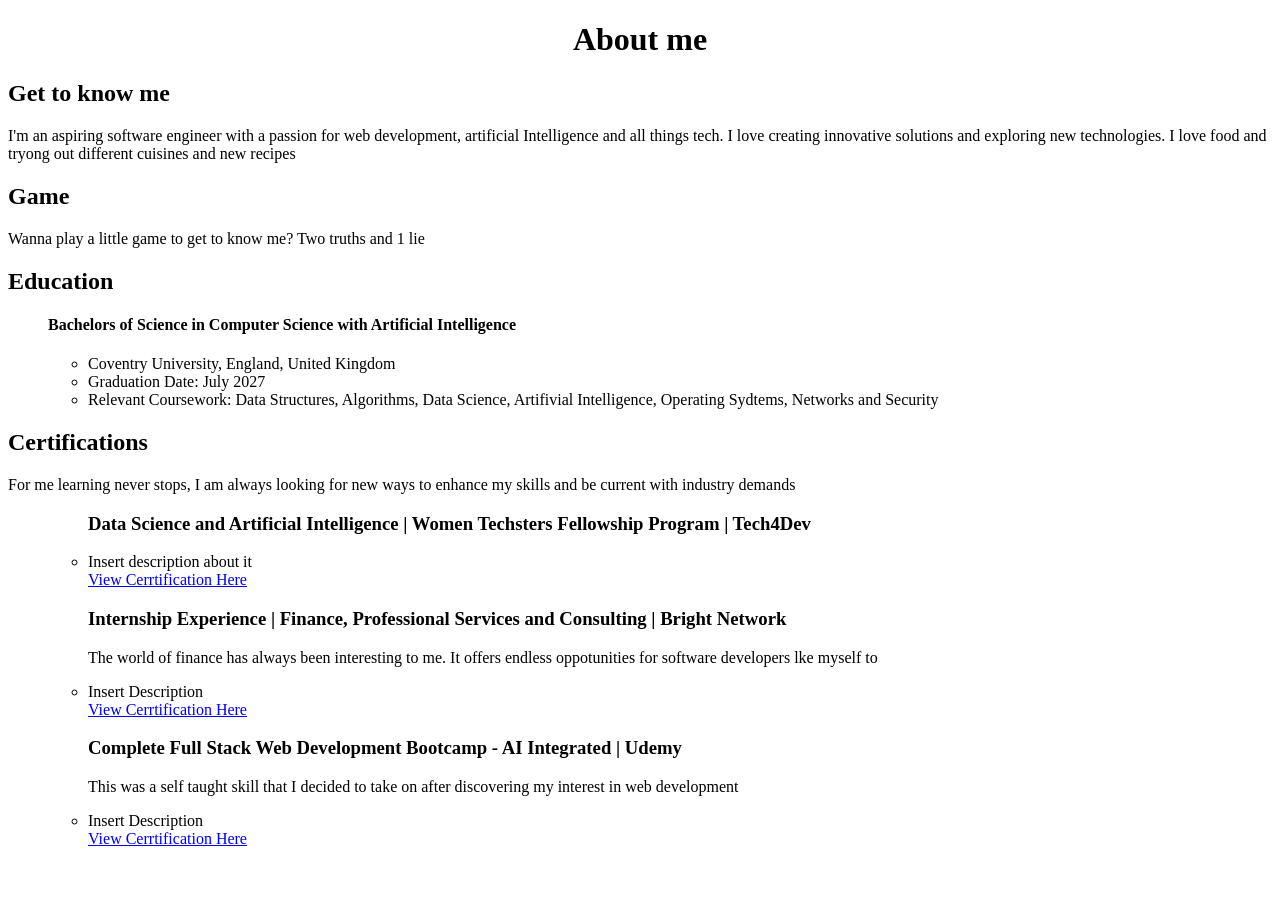
==== about_me.html @ 929f9eb6 "initial commit" ====
<!DOCTYPE html>
<html>
<body>
<header>
<h1 style="text-align: center;">About me</h1>
<h2>Get to know me</h2>
</header>

<p>I'm an aspiring software engineer with a passion for web development, artificial Intelligence and all things tech. I love creating innovative solutions and exploring new technologies. I love food and tryong out different cuisines and new recipes</p>

  <!-- The game will be two truths and 1 lie -->
<section id="Game">
  <h2>Game</h2>
  <p>Wanna play a little game to get to know me? Two truths and 1 lie</p>
  <!-- <a href="/game.html">Click here to play!</a> -->
</section>

   <section id="Education">
        <h2>Education</h2>
        <ul>
          <h4><strong> Bachelors of Science in Computer Science with Artificial Intelligence</strong></h4>
          <ul>
            <li>Coventry University, England, United Kingdom</li>
            <li>Graduation Date: July 2027</li>
            <li>Relevant Coursework: Data Structures, Algorithms, Data Science, Artifivial Intelligence, Operating Sydtems, Networks and Security</li>
          </ul>
        </ul>
      </section>

      
      <section id = "Certifications">
        <h2>Certifications</h2>
        <p>For me learning never stops, I am always looking for new ways to enhance my skills and be current with industry demands</p>
        <ul>
          <ul>
            <h3>Data Science and Artificial Intelligence | Women Techsters Fellowship Program | Tech4Dev</h3>
            <li>Insert description about it</li>
            <a href="link-to-certification">View Cerrtification Here</a>
          </ul>
          <ul>
            <h3>Internship Experience | Finance, Professional Services and Consulting | Bright Network</h3>
            <p>The world of finance has always been interesting to me. It offers endless oppotunities for software developers lke myself to</p>
            <li>Insert Description</li>
            <a href="link-to-certification">View Cerrtification Here</a>
          </ul>
           <ul>
            <h3>Complete Full Stack Web Development Bootcamp - AI Integrated | Udemy</h3>
            <p>This was a self taught skill that I decided to take on after discovering my interest in web development</p>
            <li>Insert Description</li>
            <a href="link-to-certification">View Cerrtification Here</a>
          </ul>

        </ul>
      </section>



</body>





</html>
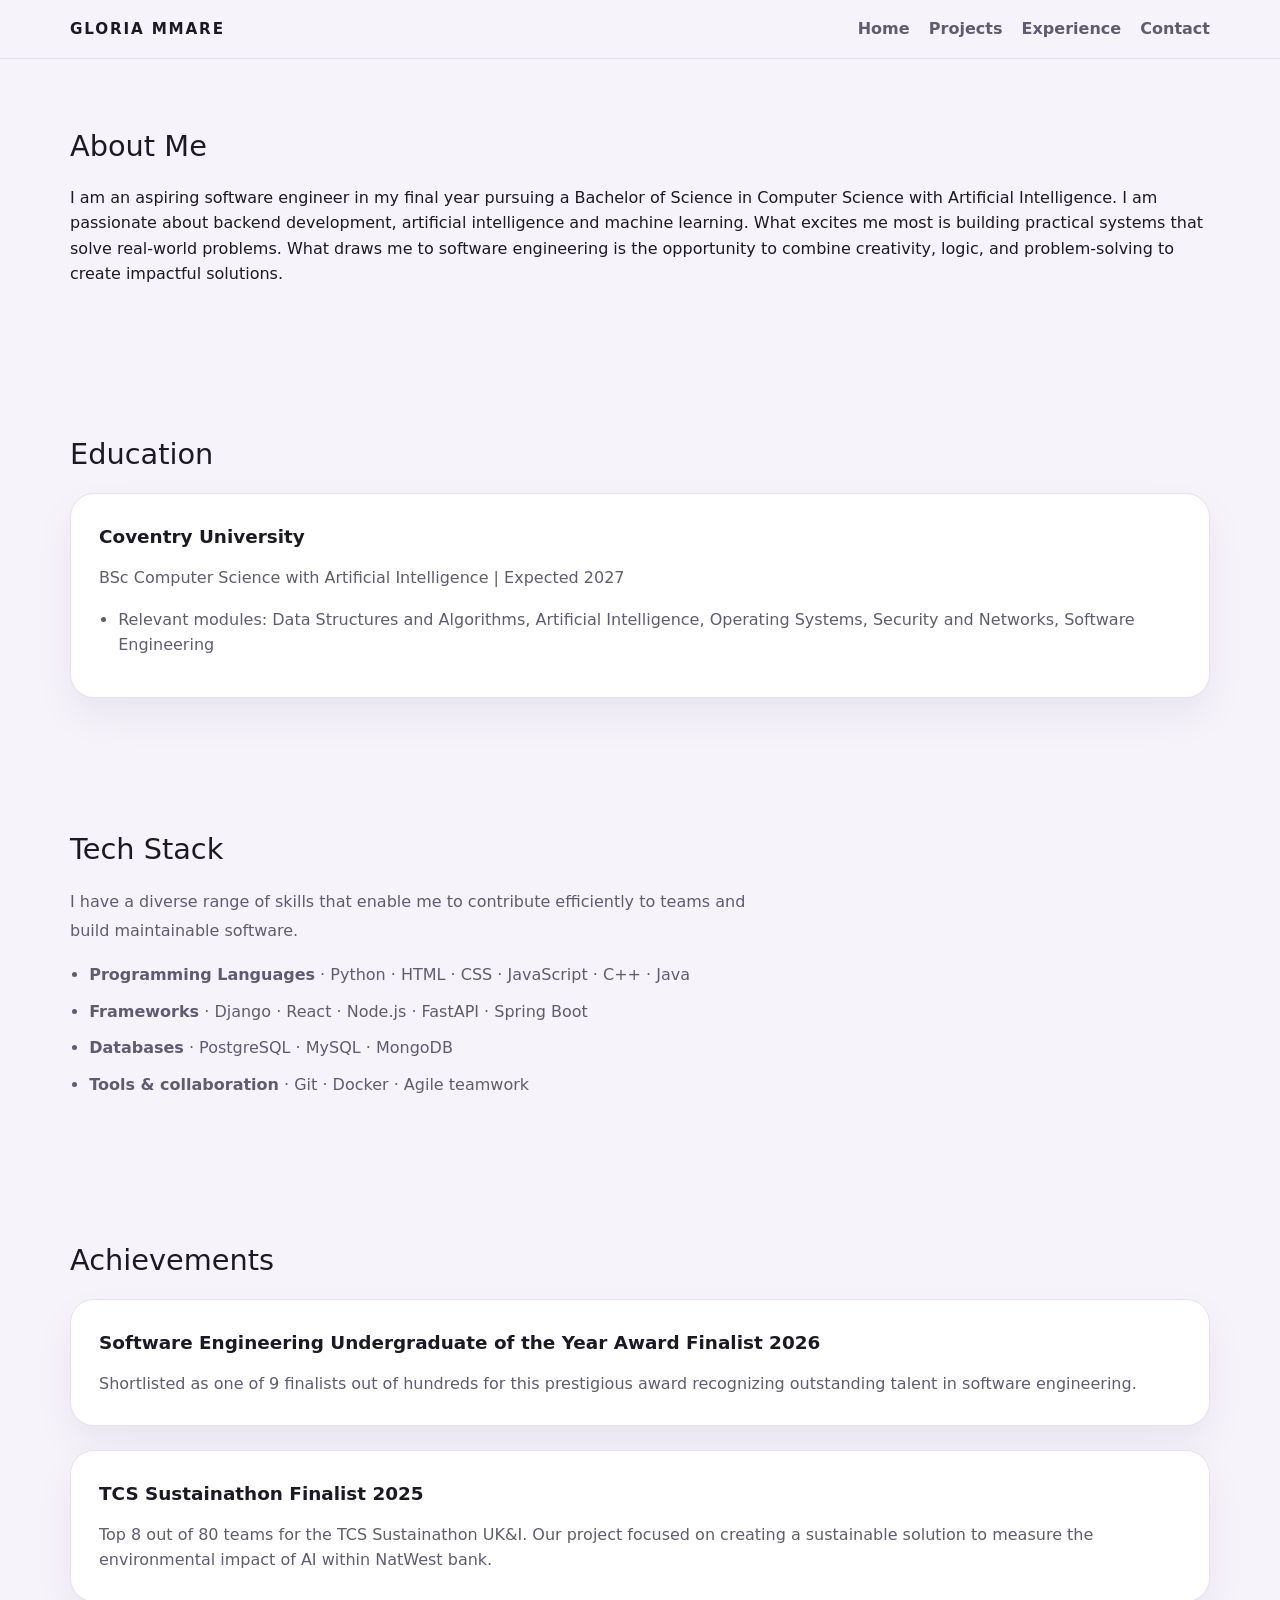
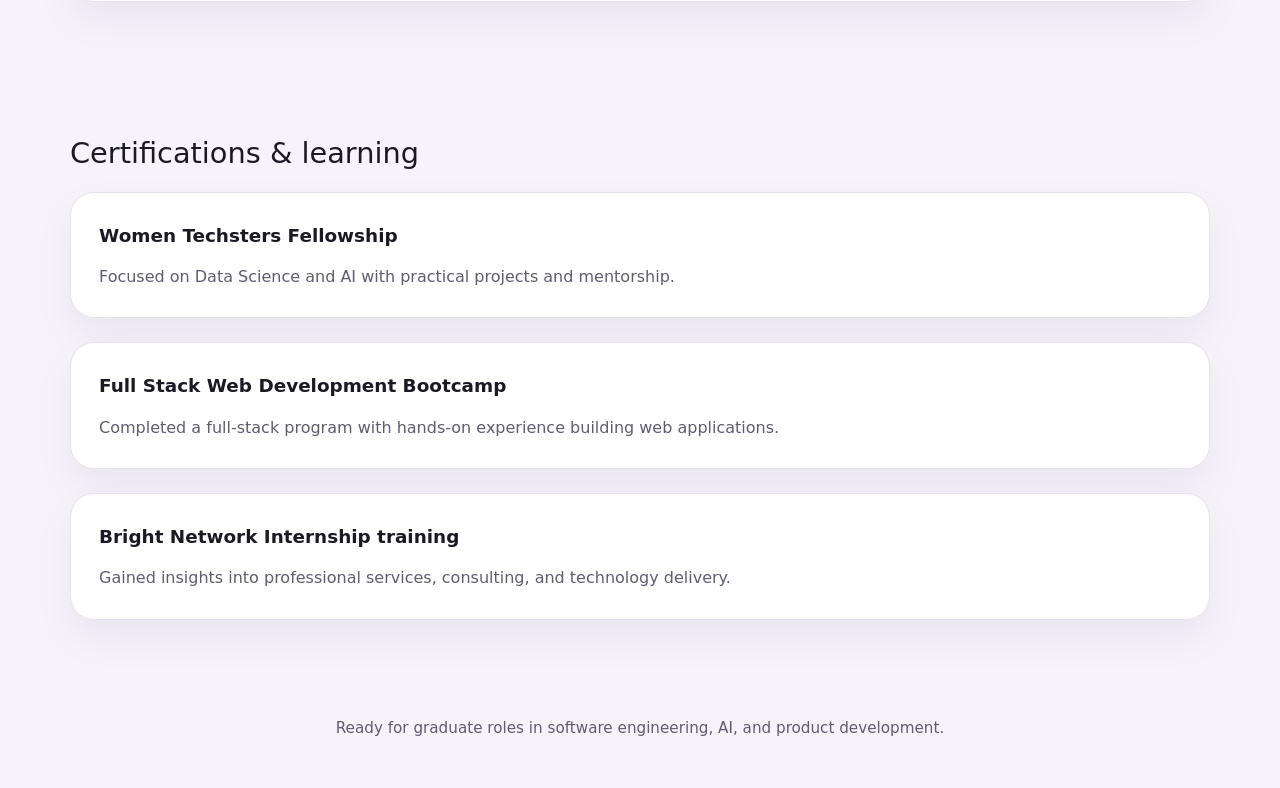
==== commit e7a45fe0: "Changes to my website UI" ====
--- a/about_me.html
+++ b/about_me.html
@@ -1,64 +1,92 @@
 <!DOCTYPE html>
-<html>
+<html lang="en">
+<head>
+  <meta charset="UTF-8" />
+  <meta name="viewport" content="width=device-width, initial-scale=1.0" />
+  <title>About Gloria | Software Engineer Portfolio</title>
+  <link rel="stylesheet" href="style.css" />
+</head>
 <body>
-<header>
-<h1 style="text-align: center;">About me</h1>
-<h2>Get to know me</h2>
-</header>
+  <header class="site-header">
+    <div class="container header-inner">
+      <a href="index.html" class="brand">Gloria Mmare</a>
+      <nav class="main-nav">
+        <ul>
+          <li><a href="index.html">Home</a></li>
+          <li><a href="projects.html">Projects</a></li>
+          <li><a href="experience.html">Experience</a></li>
 
-<p>I'm an aspiring software engineer with a passion for web development, artificial Intelligence and all things tech. I love creating innovative solutions and exploring new technologies. I love food and tryong out different cuisines and new recipes</p>
+          <li><a href="contact.html">Contact</a></li>
+        </ul>
+      </nav>
+    </div>
+  </header>
 
-  <!-- The game will be two truths and 1 lie -->
-<section id="Game">
-  <h2>Game</h2>
-  <p>Wanna play a little game to get to know me? Two truths and 1 lie</p>
-  <!-- <a href="/game.html">Click here to play!</a> -->
-</section>
+  <main class="container">
+    <section class="section">
+      <div class="section-title">About Me</div>
+      <p>
+        I am an aspiring software engineer in my final year pursuing a Bachelor of Science in Computer Science with Artificial Intelligence. 
+        I am passionate about backend development, artificial intelligence and machine learning. What excites me most is building practical systems that solve real-world problems. 
+        What draws me to software engineering is the opportunity to combine creativity, logic, and problem-solving to create impactful solutions.
+        </p>
+    </section>
+    <section class="section">
+      <div class="section-title">Education</div>
+      <div class="card">
+        <h3>Coventry University</h3>
+        <p class="meta">BSc Computer Science with Artificial Intelligence | Expected 2027</p>
+        <ul class="card-list">
+          <li>Relevant modules: Data Structures and Algorithms, Artificial Intelligence, Operating Systems, Security and Networks, Software Engineering</li>
+        </ul>
+      </div>
+    </section>
+   <section class="section">
+      <div class="section-title">Tech Stack</div>
+      <p class="section-copy">I have a diverse range of skills that enable me to contribute efficiently to teams and build maintainable software.</p>
+      <ul class="card-list">
+        <li><strong>Programming Languages</strong> · Python · HTML · CSS · JavaScript · C++ · Java</li>
+        <li><strong>Frameworks</strong> · Django · React · Node.js · FastAPI · Spring Boot</li>
+        <li><strong>Databases</strong> · PostgreSQL · MySQL · MongoDB </li>
+        <li><strong>Tools & collaboration</strong> · Git · Docker · Agile teamwork</li>
+      </ul>
+    </section>
+    <section class="section">
+      <div class="section-title">Achievements</div>
+      <div class="section-grid">
+        <div class="card">
+          <h3>Software Engineering Undergraduate of the Year Award Finalist 2026 </h3>
+          <p>Shortlisted as one of 9 finalists out of hundreds for this prestigious award recognizing outstanding talent in software engineering.</p>
+        </div>
+           <div class="card">
+          <h3>TCS Sustainathon Finalist 2025 </h3>
+          <p>Top 8 out of 80 teams for the TCS Sustainathon UK&I. Our project focused on creating a sustainable solution to measure the
+            environmental impact of AI within NatWest bank.
+          </p>
+        </div>
+      </div>
+    </section>
+    <section class="section">
+      <div class="section-title">Certifications & learning</div>
+      <div class="section-grid">
+        <div class="card">
+          <h3>Women Techsters Fellowship</h3>
+          <p>Focused on Data Science and AI with practical projects and mentorship.</p>
+        </div>
+        <div class="card">
+          <h3>Full Stack Web Development Bootcamp</h3>
+          <p>Completed a full-stack program with hands-on experience building web applications.</p>
+        </div>
+        <div class="card">
+          <h3>Bright Network Internship training</h3>
+          <p>Gained insights into professional services, consulting, and technology delivery.</p>
+        </div>
+      </div>
+    </section>
+  </main>
 
-   <section id="Education">
-        <h2>Education</h2>
-        <ul>
-          <h4><strong> Bachelors of Science in Computer Science with Artificial Intelligence</strong></h4>
-          <ul>
-            <li>Coventry University, England, United Kingdom</li>
-            <li>Graduation Date: July 2027</li>
-            <li>Relevant Coursework: Data Structures, Algorithms, Data Science, Artifivial Intelligence, Operating Sydtems, Networks and Security</li>
-          </ul>
-        </ul>
-      </section>
-
-      
-      <section id = "Certifications">
-        <h2>Certifications</h2>
-        <p>For me learning never stops, I am always looking for new ways to enhance my skills and be current with industry demands</p>
-        <ul>
-          <ul>
-            <h3>Data Science and Artificial Intelligence | Women Techsters Fellowship Program | Tech4Dev</h3>
-            <li>Insert description about it</li>
-            <a href="link-to-certification">View Cerrtification Here</a>
-          </ul>
-          <ul>
-            <h3>Internship Experience | Finance, Professional Services and Consulting | Bright Network</h3>
-            <p>The world of finance has always been interesting to me. It offers endless oppotunities for software developers lke myself to</p>
-            <li>Insert Description</li>
-            <a href="link-to-certification">View Cerrtification Here</a>
-          </ul>
-           <ul>
-            <h3>Complete Full Stack Web Development Bootcamp - AI Integrated | Udemy</h3>
-            <p>This was a self taught skill that I decided to take on after discovering my interest in web development</p>
-            <li>Insert Description</li>
-            <a href="link-to-certification">View Cerrtification Here</a>
-          </ul>
-
-        </ul>
-      </section>
-
-
-
+  <footer class="footer">
+    Ready for graduate roles in software engineering, AI, and product development.
+  </footer>
 </body>
-
-
-
-
-
-</html>+</html>
--- a/style.css
+++ b/style.css
@@ -0,0 +1,488 @@
+:root {
+  color-scheme: light;
+  --bg: #f7f3fb;
+  --surface: #ffffff;
+  --surface-strong: #f7f1ff;
+  --text: #1b1a24;
+  --muted: #5f5c70;
+  --accent: #6f40ff;
+  --accent-soft: #f0e8ff;
+  --border: #e8e2ef;
+  --shadow: 0 20px 45px rgba(72, 52, 145, 0.12);
+}
+
+* {
+  box-sizing: border-box;
+}
+
+html {
+  scroll-behavior: smooth;
+}
+
+html,
+body {
+  min-height: 100%;
+}
+
+body {
+  margin: 0;
+  font-family: Inter, system-ui, -apple-system, BlinkMacSystemFont, "Segoe UI", sans-serif;
+  background: var(--bg);
+  color: var(--text);
+  line-height: 1.6;
+  overflow: auto;
+}
+
+body.homepage {
+  overflow: hidden;
+}
+
+body.homepage main {
+  height: calc(100vh - 92px);
+}
+
+img {
+  max-width: 100%;
+  display: block;
+}
+
+a {
+  color: inherit;
+}
+
+button,
+input,
+textarea,
+a {
+  font: inherit;
+}
+
+.container {
+  width: min(1140px, calc(100% - 2rem));
+  margin: 0 auto;
+}
+
+.site-header {
+  position: sticky;
+  top: 0;
+  z-index: 100;
+  background: rgba(247, 243, 251, 0.96);
+  border-bottom: 1px solid var(--border);
+}
+
+.header-inner {
+  display: flex;
+  align-items: center;
+  justify-content: space-between;
+  gap: 1rem;
+  padding: 1rem 0;
+}
+
+.brand {
+  font-weight: 700;
+  letter-spacing: 0.12em;
+  text-transform: uppercase;
+  font-size: 0.95rem;
+  text-decoration: none;
+  color: var(--text);
+}
+
+.main-nav ul {
+  display: flex;
+  flex-wrap: wrap;
+  gap: 1.2rem;
+  margin: 0;
+  padding: 0;
+  list-style: none;
+}
+
+.main-nav a {
+  color: var(--muted);
+  text-decoration: none;
+  font-weight: 600;
+  transition: color 0.2s ease;
+}
+
+.main-nav a:hover,
+.main-nav a:focus-visible {
+  color: var(--accent);
+}
+
+.hero {
+  display: grid;
+  grid-template-columns: minmax(0, 1.15fr) minmax(220px, 320px);
+  align-items: center;
+  gap: 2rem;
+  min-height: 100%;
+  padding: 2.5rem 0;
+}
+
+.hero-badge {
+  display: inline-flex;
+  align-items: center;
+  gap: 0.65rem;
+  padding: 0.85rem 1rem;
+  border-radius: 999px;
+  background: var(--accent-soft);
+  color: var(--accent);
+  font-size: 0.95rem;
+  font-weight: 700;
+}
+
+.hero-title {
+  margin: 1.25rem 0 1.3rem;
+  font-size: clamp(2.6rem, 4.6vw, 4.4rem);
+  line-height: 0.98;
+}
+
+.hero-description {
+  max-width: 58ch;
+  margin: 0;
+  color: var(--muted);
+}
+
+.hero-actions {
+  display: flex;
+  flex-wrap: wrap;
+  gap: 1rem;
+  margin: 2rem 0 0;
+}
+
+.button {
+  display: inline-flex;
+  align-items: center;
+  justify-content: center;
+  padding: 1rem 1.6rem;
+  border-radius: 999px;
+  text-decoration: none;
+  font-weight: 700;
+  transition: transform 0.2s ease, background 0.2s ease, color 0.2s ease;
+}
+
+.button-primary {
+  background: var(--accent);
+  color: white;
+  box-shadow: 0 18px 30px rgba(111, 64, 255, 0.18);
+}
+
+.button-primary:hover {
+  transform: translateY(-1px);
+  background: #5f32e6;
+}
+
+.button-secondary {
+  background: white;
+  color: var(--text);
+  border: 1px solid var(--border);
+}
+
+.button-secondary:hover {
+  background: #f6f0ff;
+}
+
+.hero-image {
+  display: grid;
+  place-items: center;
+}
+
+.hero-image img {
+  width: 280px;
+  max-width: 100%;
+  border-radius: 2rem;
+  box-shadow: var(--shadow);
+}
+
+.hero-actions {
+  display: flex;
+  flex-wrap: wrap;
+  gap: 1rem;
+  margin: 2rem 0 0;
+  align-items: center;
+}
+
+.icon-actions {
+  display: flex;
+  gap: 0.75rem;
+}
+
+.icon-button {
+  display: inline-flex;
+  width: 48px;
+  height: 48px;
+  border-radius: 16px;
+  background: white;
+  align-items: center;
+  justify-content: center;
+  box-shadow: 0 14px 35px rgba(95, 64, 255, 0.12);
+  border: 1px solid var(--border);
+  transition: transform 0.2s ease;
+}
+
+.icon-button img {
+  width: auto;
+  height: 22px;
+  max-width: 100%;
+  max-height: 100%;
+  object-fit: contain;
+}
+
+.icon-button:hover {
+  transform: translateY(-2px);
+}
+
+.socials {
+  display: flex;
+  flex-wrap: wrap;
+  gap: 0.75rem;
+  margin-top: 2rem;
+}
+
+.socials a {
+  display: inline-flex;
+  width: 48px;
+  height: 48px;
+  border-radius: 16px;
+  background: white;
+  align-items: center;
+  justify-content: center;
+  box-shadow: 0 14px 35px rgba(95, 64, 255, 0.12);
+  transition: transform 0.2s ease;
+}
+
+.socials a:hover {
+  transform: translateY(-2px);
+}
+
+.socials img {
+  width: 24px;
+  height: 24px;
+}
+
+.section {
+  padding: 4rem 0;
+}
+
+.section-title {
+  font-size: clamp(1.8rem, 2vw, 2.4rem);
+  margin: 0 0 1rem;
+}
+
+.section-copy {
+  max-width: 68ch;
+  margin: 0;
+  color: var(--muted);
+  line-height: 1.8;
+}
+
+.section-grid {
+  display: grid;
+  gap: 1.5rem;
+}
+
+.overview-grid,
+.project-grid,
+.experience-grid,
+.section-highlight {
+  display: grid;
+  gap: 1.5rem;
+}
+
+.overview-grid {
+  grid-template-columns: repeat(3, minmax(220px, 1fr));
+}
+
+.card,
+.highlight-card,
+.project-card,
+.experience-card {
+  background: white;
+  border: 1px solid var(--border);
+  border-radius: 24px;
+  box-shadow: 0 18px 40px rgba(20, 18, 48, 0.06);
+}
+
+.card {
+  padding: 1.75rem;
+}
+
+.card h3,
+.highlight-card h3,
+.project-card h3,
+.experience-card h3 {
+  margin: 0 0 0.85rem;
+  font-size: 1.15rem;
+}
+
+.card p,
+.highlight-card p,
+.project-card p,
+.experience-card p {
+  margin: 0;
+  color: var(--muted);
+}
+
+.card-list,
+.feature-list,
+.experience-card ul,
+.read-list {
+  margin: 1rem 0 0;
+  padding-left: 1.2rem;
+  color: var(--muted);
+}
+
+.card-list li,
+.feature-list li,
+.experience-card li,
+.read-list li {
+  margin-bottom: 0.7rem;
+}
+
+.card-link,
+.project-card a,
+.highlight-card a {
+  margin-top: 1rem;
+  display: inline-flex;
+  color: var(--accent);
+  font-weight: 700;
+  text-decoration: none;
+}
+
+.card-link:hover,
+.project-card a:hover,
+.highlight-card a:hover {
+  text-decoration: underline;
+}
+
+.tech-stack {
+  background: white;
+  border: 1px solid var(--border);
+  border-radius: 28px;
+  padding: 2rem;
+}
+
+.tech-stack ul {
+  display: grid;
+  grid-template-columns: repeat(3, minmax(160px, 1fr));
+  gap: 1rem;
+  list-style: none;
+  margin: 1.25rem 0 0;
+  padding: 0;
+}
+
+.tech-stack li {
+  padding: 1rem 1.1rem;
+  border-radius: 18px;
+  background: #fbf6ff;
+  border: 1px solid #efe6ff;
+  color: var(--text);
+}
+
+.tech-stack li strong {
+  display: block;
+  margin-bottom: 0.55rem;
+}
+
+.project-grid {
+  grid-template-columns: repeat(3, minmax(240px, 1fr));
+}
+
+.project-card {
+  overflow: hidden;
+  display: flex;
+  flex-direction: column;
+}
+
+.project-card img,
+.project-card .image-fallback {
+  width: 100%;
+  aspect-ratio: 16 / 10;
+  object-fit: cover;
+}
+
+.project-card .image-fallback {
+  display: grid;
+  place-items: center;
+  background: #f5effc;
+  color: var(--muted);
+  font-size: 0.95rem;
+}
+
+.project-card .project-card-content {
+  padding: 1.5rem;
+  display: flex;
+  flex-direction: column;
+  gap: 1rem;
+  flex: 1;
+}
+
+.project-card .project-card-content p {
+  margin: 0;
+}
+
+.experience-grid {
+  grid-template-columns: 1fr;
+}
+
+.experience-card {
+  padding: 1.75rem;
+}
+
+.experience-card .meta {
+  color: var(--accent);
+  margin-top: 0.2rem;
+  font-weight: 700;
+}
+
+.experience-card ul {
+  margin: 1rem 0 0;
+  padding-left: 1.2rem;
+}
+
+.cta-banner {
+  background: linear-gradient(135deg, rgba(111, 64, 255, 0.12), rgba(248, 243, 251, 1));
+  border: 1px solid rgba(111, 64, 255, 0.18);
+  border-radius: 28px;
+  padding: 2rem;
+  display: grid;
+  grid-template-columns: 1fr auto;
+  gap: 1.5rem;
+  align-items: center;
+}
+
+.footer {
+  padding: 2rem 0 3rem;
+  color: var(--muted);
+  text-align: center;
+  font-size: 0.95rem;
+}
+
+@media (max-width: 960px) {
+  .hero {
+    grid-template-columns: 1fr;
+  }
+
+  .overview-grid,
+  .project-grid,
+  .section-highlight {
+    grid-template-columns: 1fr;
+  }
+}
+
+@media (max-width: 680px) {
+  .header-inner {
+    flex-direction: column;
+    align-items: flex-start;
+  }
+
+  .main-nav ul {
+    gap: 0.8rem;
+  }
+
+  .hero-title {
+    font-size: 2.8rem;
+  }
+
+  .hero-actions {
+    width: 100%;
+  }
+}
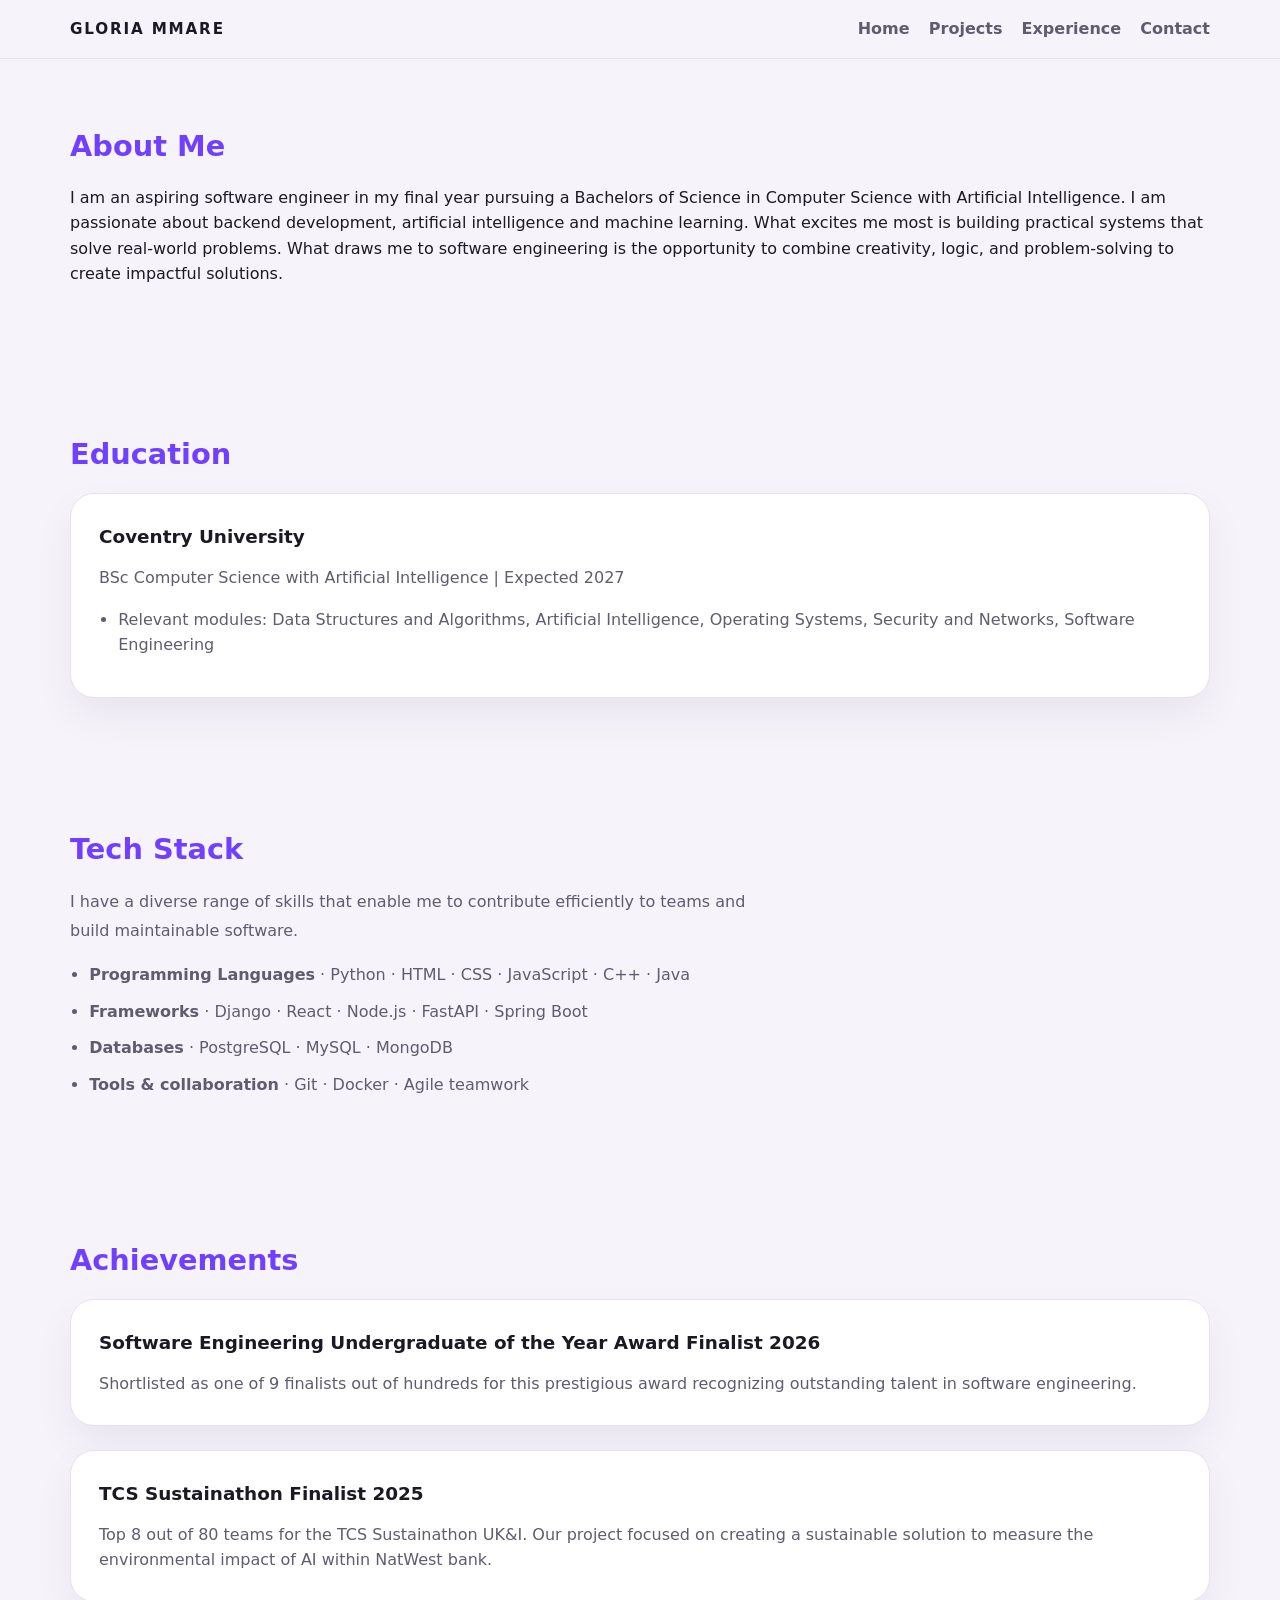
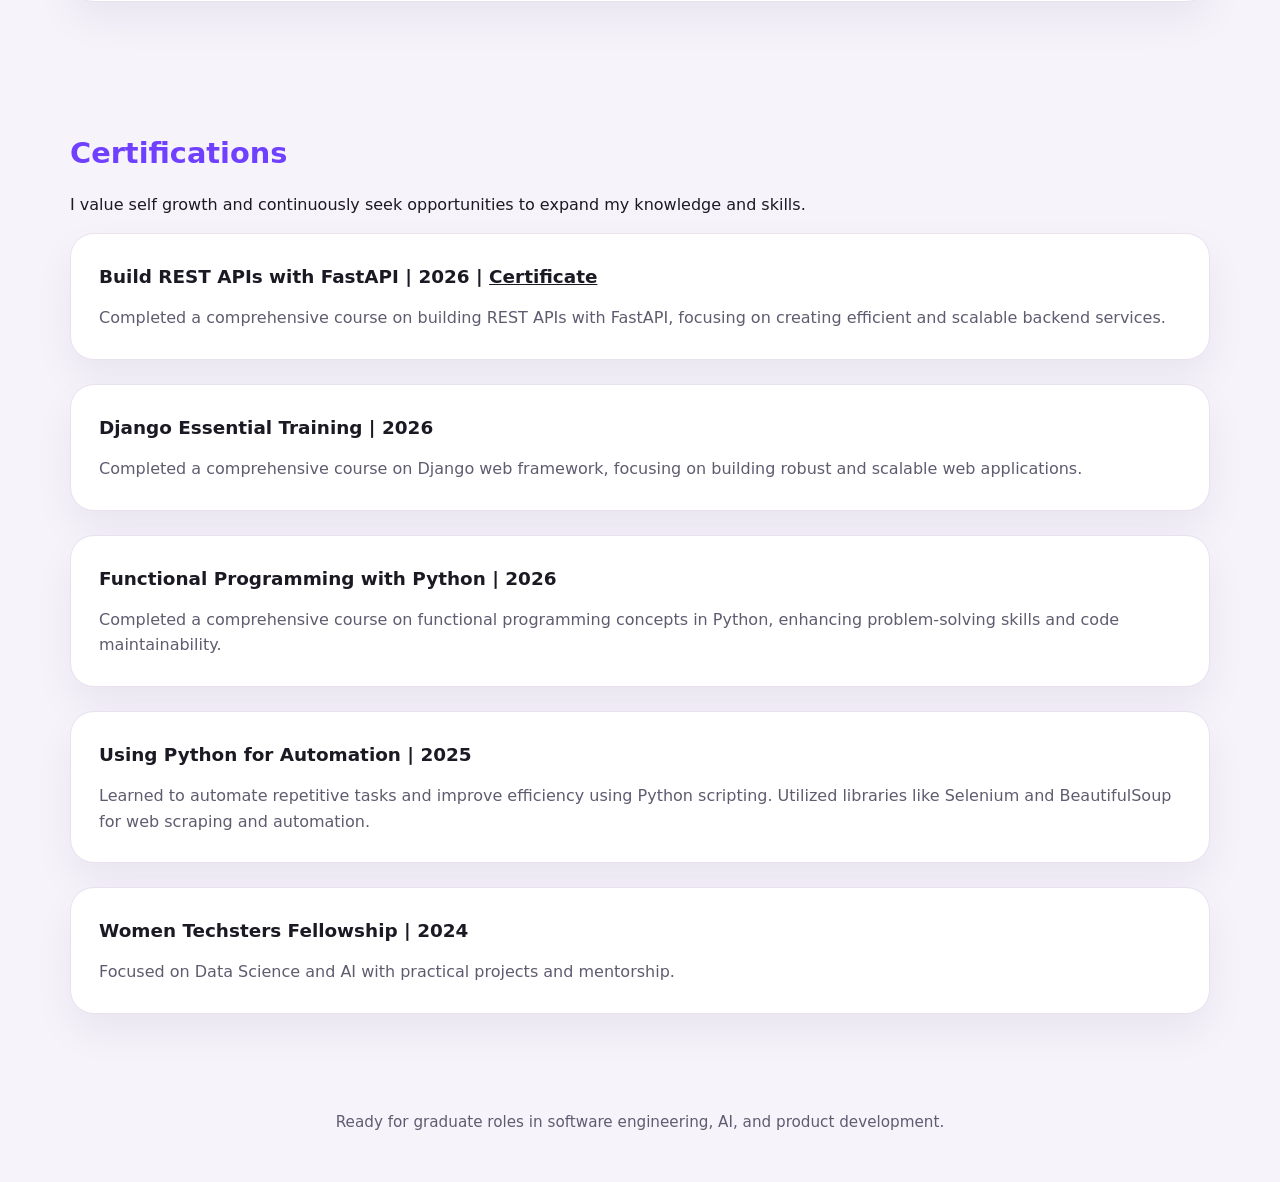
==== commit 86ef5a6c: "Adding a contact form. Making a few changes to the styling" ====
--- a/about_me.html
+++ b/about_me.html
@@ -26,7 +26,7 @@
     <section class="section">
       <div class="section-title">About Me</div>
       <p>
-        I am an aspiring software engineer in my final year pursuing a Bachelor of Science in Computer Science with Artificial Intelligence. 
+        I am an aspiring software engineer in my final year pursuing a Bachelors of Science in Computer Science with Artificial Intelligence. 
         I am passionate about backend development, artificial intelligence and machine learning. What excites me most is building practical systems that solve real-world problems. 
         What draws me to software engineering is the opportunity to combine creativity, logic, and problem-solving to create impactful solutions.
         </p>
@@ -67,19 +67,28 @@
       </div>
     </section>
     <section class="section">
-      <div class="section-title">Certifications & learning</div>
+      <div class="section-title">Certifications</div>
+      <p>I value self growth and continuously seek opportunities to expand my knowledge and skills.</p>
       <div class="section-grid">
-        <div class="card">
-          <h3>Women Techsters Fellowship</h3>
-          <p>Focused on Data Science and AI with practical projects and mentorship.</p>
+       <div class="card">
+          <h3>Build REST APIs with FastAPI  | 2026 | <a href="https://www.linkedin.com/in/gloria-mmare/overlay/Certifications/48400960/treasury/?profileId=ACoAADF837MBE0H-TcU8k0bRnEruZkxKGxL8DLs">Certificate</a></h3>
+          <p>Completed a comprehensive course on building REST APIs with FastAPI, focusing on creating efficient and scalable backend services.</p>
         </div>
         <div class="card">
-          <h3>Full Stack Web Development Bootcamp</h3>
-          <p>Completed a full-stack program with hands-on experience building web applications.</p>
+          <h3> Django Essential Training | 2026</h3>
+          <p>Completed a comprehensive course on Django web framework, focusing on building robust and scalable web applications.</p>
+        </div>
+           <div class="card">
+          <h3> Functional Programming with Python | 2026 </h3>
+          <p>Completed a comprehensive course on functional programming concepts in Python, enhancing problem-solving skills and code maintainability.</p>
         </div>
         <div class="card">
-          <h3>Bright Network Internship training</h3>
-          <p>Gained insights into professional services, consulting, and technology delivery.</p>
+          <h3>Using Python for Automation | 2025</h3>
+          <p>Learned to automate repetitive tasks and improve efficiency using Python scripting. Utilized libraries like Selenium and BeautifulSoup for web scraping and automation.</p>
+        </div>
+        <div class="card">
+          <h3>Women Techsters Fellowship | 2024 </h3>
+          <p>Focused on Data Science and AI with practical projects and mentorship.</p>
         </div>
       </div>
     </section>
--- a/style.css
+++ b/style.css
@@ -265,6 +265,8 @@
 .section-title {
   font-size: clamp(1.8rem, 2vw, 2.4rem);
   margin: 0 0 1rem;
+  color: var(--accent);
+  font-weight: 700;
 }
 
 .section-copy {
@@ -321,6 +323,63 @@
   color: var(--muted);
 }
 
+.contact-form {
+  display: grid;
+  gap: 1rem;
+  margin-top: 1.5rem;
+}
+
+.contact-form label {
+  display: block;
+  font-weight: 700;
+  color: var(--text);
+}
+
+.contact-form input,
+.contact-form textarea {
+  width: 100%;
+  padding: 1rem 1rem;
+  border: 1px solid var(--border);
+  border-radius: 18px;
+  background: #fbf7ff;
+  color: var(--text);
+  transition: border-color 0.2s ease, box-shadow 0.2s ease;
+}
+
+.contact-form input:focus,
+.contact-form textarea:focus {
+  outline: none;
+  border-color: rgba(111, 64, 255, 0.45);
+  box-shadow: 0 0 0 4px rgba(111, 64, 255, 0.08);
+}
+
+.contact-form button {
+  width: fit-content;
+  padding: 0.95rem 1.6rem;
+  border: none;
+  border-radius: 999px;
+  background: var(--accent);
+  color: white;
+  font-weight: 700;
+  cursor: pointer;
+  box-shadow: 0 16px 30px rgba(111, 64, 255, 0.22);
+  transition: transform 0.2s ease, background 0.2s ease;
+}
+
+.contact-form button:hover {
+  transform: translateY(-1px);
+  background: #5f32e6;
+}
+
+.form-success {
+  margin-bottom: 1.25rem;
+  padding: 1rem 1.2rem;
+  border-radius: 20px;
+  background: rgba(111, 64, 255, 0.12);
+  color: var(--accent);
+  font-weight: 700;
+}
+
 .card-list,
 .feature-list,
 .experience-card ul,
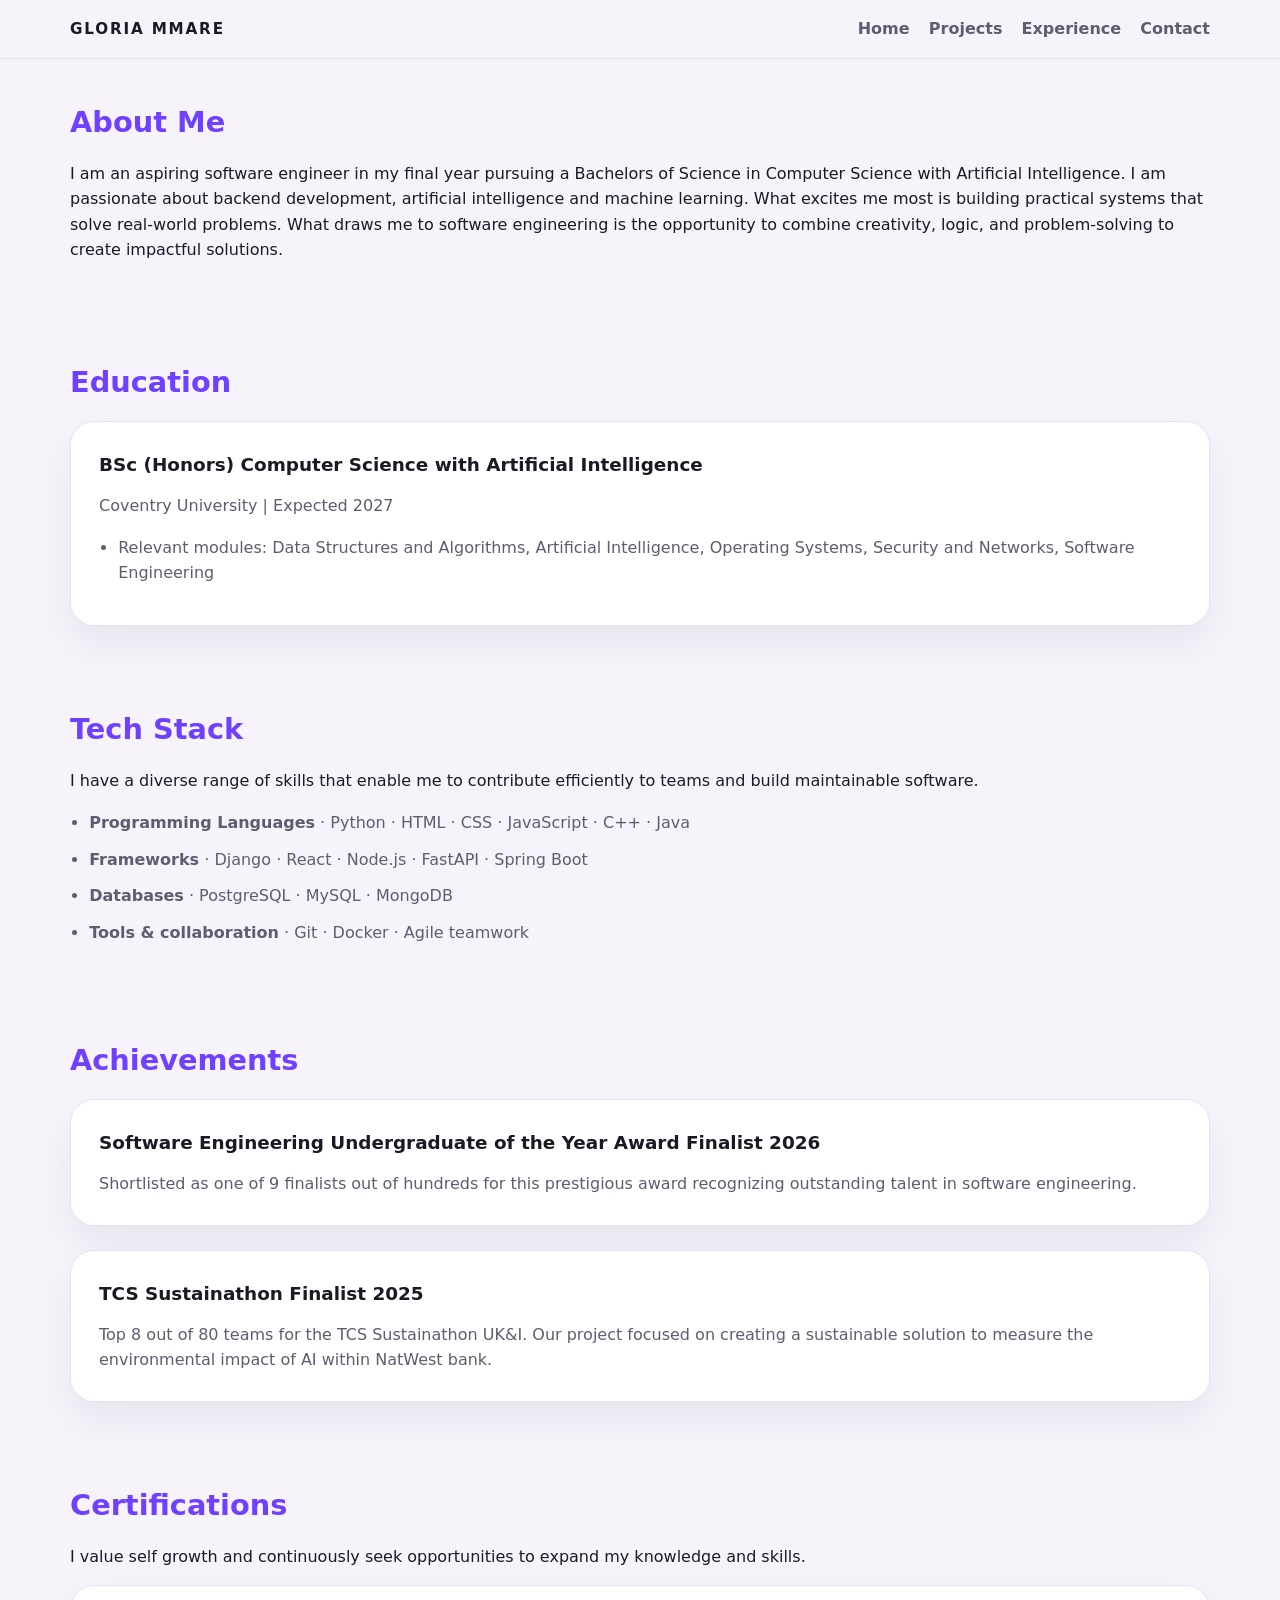
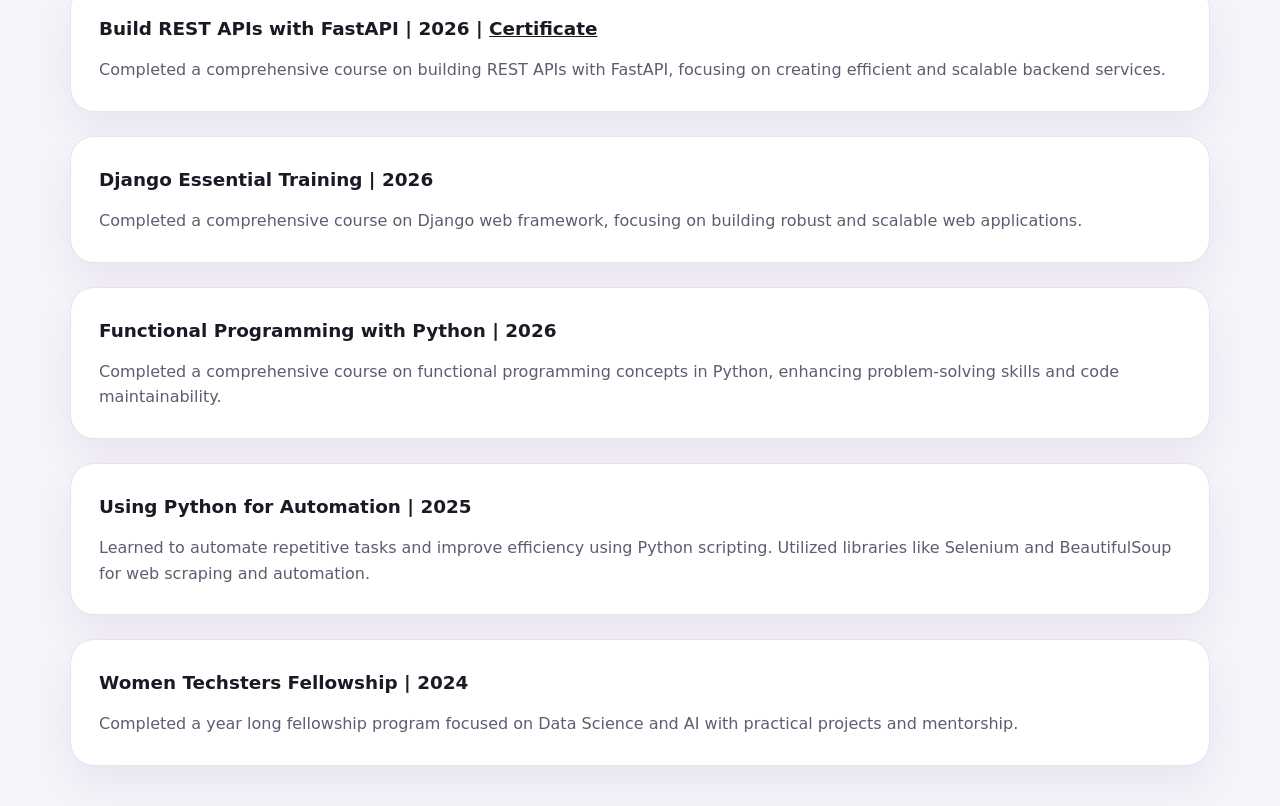
==== commit 0bdad711: "Adding more character to the website" ====
--- a/about_me.html
+++ b/about_me.html
@@ -34,8 +34,8 @@
     <section class="section">
       <div class="section-title">Education</div>
       <div class="card">
-        <h3>Coventry University</h3>
-        <p class="meta">BSc Computer Science with Artificial Intelligence | Expected 2027</p>
+        <h3>BSc (Honors) Computer Science with Artificial Intelligence</h3>
+        <p class="meta"> Coventry University | Expected 2027</p>
         <ul class="card-list">
           <li>Relevant modules: Data Structures and Algorithms, Artificial Intelligence, Operating Systems, Security and Networks, Software Engineering</li>
         </ul>
@@ -43,7 +43,7 @@
     </section>
    <section class="section">
       <div class="section-title">Tech Stack</div>
-      <p class="section-copy">I have a diverse range of skills that enable me to contribute efficiently to teams and build maintainable software.</p>
+      <p>I have a diverse range of skills that enable me to contribute efficiently to teams and build maintainable software.</p>
       <ul class="card-list">
         <li><strong>Programming Languages</strong> · Python · HTML · CSS · JavaScript · C++ · Java</li>
         <li><strong>Frameworks</strong> · Django · React · Node.js · FastAPI · Spring Boot</li>
@@ -88,14 +88,10 @@
         </div>
         <div class="card">
           <h3>Women Techsters Fellowship | 2024 </h3>
-          <p>Focused on Data Science and AI with practical projects and mentorship.</p>
+          <p>Completed a year long fellowship program focused on Data Science and AI with practical projects and mentorship.</p>
         </div>
       </div>
     </section>
   </main>
-
-  <footer class="footer">
-    Ready for graduate roles in software engineering, AI, and product development.
-  </footer>
 </body>
 </html>
--- a/style.css
+++ b/style.css
@@ -135,6 +135,17 @@
   line-height: 0.98;
 }
 
+.hero-title .cursor {
+  display: inline-block;
+  margin-left: 0.22rem;
+  color: var(--accent);
+  animation: blink 1s steps(2, start) infinite;
+}
+
+@keyframes blink {
+  to { visibility: hidden; }
+}
+
 .hero-description {
   max-width: 58ch;
   margin: 0;
@@ -259,7 +270,7 @@
 }
 
 .section {
-  padding: 4rem 0;
+  padding: 2.5rem 0;
 }
 
 .section-title {
@@ -449,6 +460,12 @@
   overflow: hidden;
   display: flex;
   flex-direction: column;
+  transition: transform 0.25s ease, box-shadow 0.25s ease;
+}
+
+.project-card:hover {
+  transform: translateY(-6px);
+  box-shadow: 0 24px 60px rgba(111, 64, 255, 0.18);
 }
 
 .project-card img,
@@ -525,6 +542,15 @@
   .section-highlight {
     grid-template-columns: 1fr;
   }
+
+  .tech-stack ul {
+    grid-template-columns: repeat(2, minmax(160px, 1fr));
+  }
+
+  .cta-banner {
+    grid-template-columns: 1fr;
+    gap: 1rem;
+  }
 }
 
 @media (max-width: 680px) {
@@ -535,6 +561,8 @@
 
   .main-nav ul {
     gap: 0.8rem;
+    width: 100%;
+    justify-content: flex-start;
   }
 
   .hero-title {
@@ -543,5 +571,34 @@
 
   .hero-actions {
     width: 100%;
-  }
-}
+    flex-direction: column;
+    align-items: stretch;
+  }
+
+  .hero-actions .button {
+    width: 100%;
+    max-width: 320px;
+  }
+
+  .icon-actions {
+    width: 100%;
+    justify-content: flex-start;
+  }
+
+  .hero-image img {
+    width: 100%;
+    max-width: 280px;
+  }
+
+  .section {
+    padding: 2.5rem 0;
+  }
+
+  .cta-banner {
+    text-align: center;
+  }
+
+  .socials {
+    justify-content: flex-start;
+  }
+}
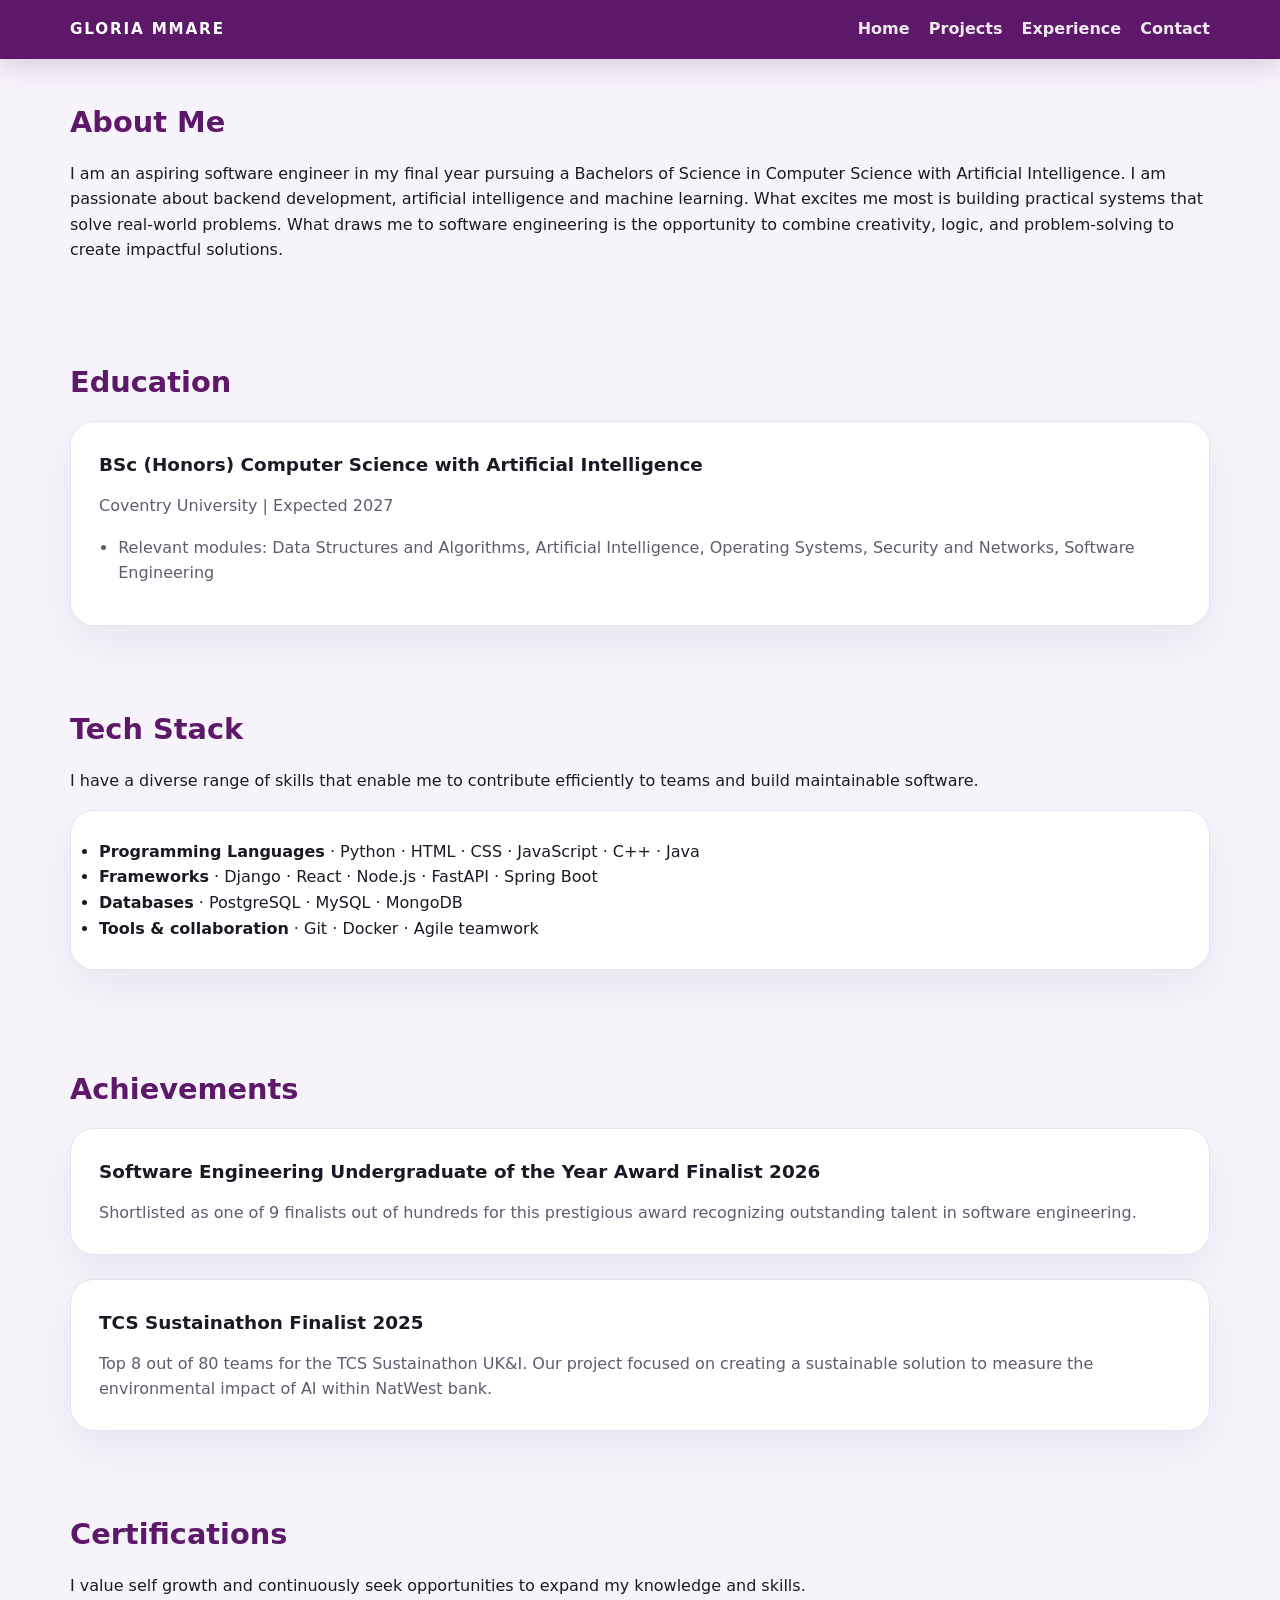
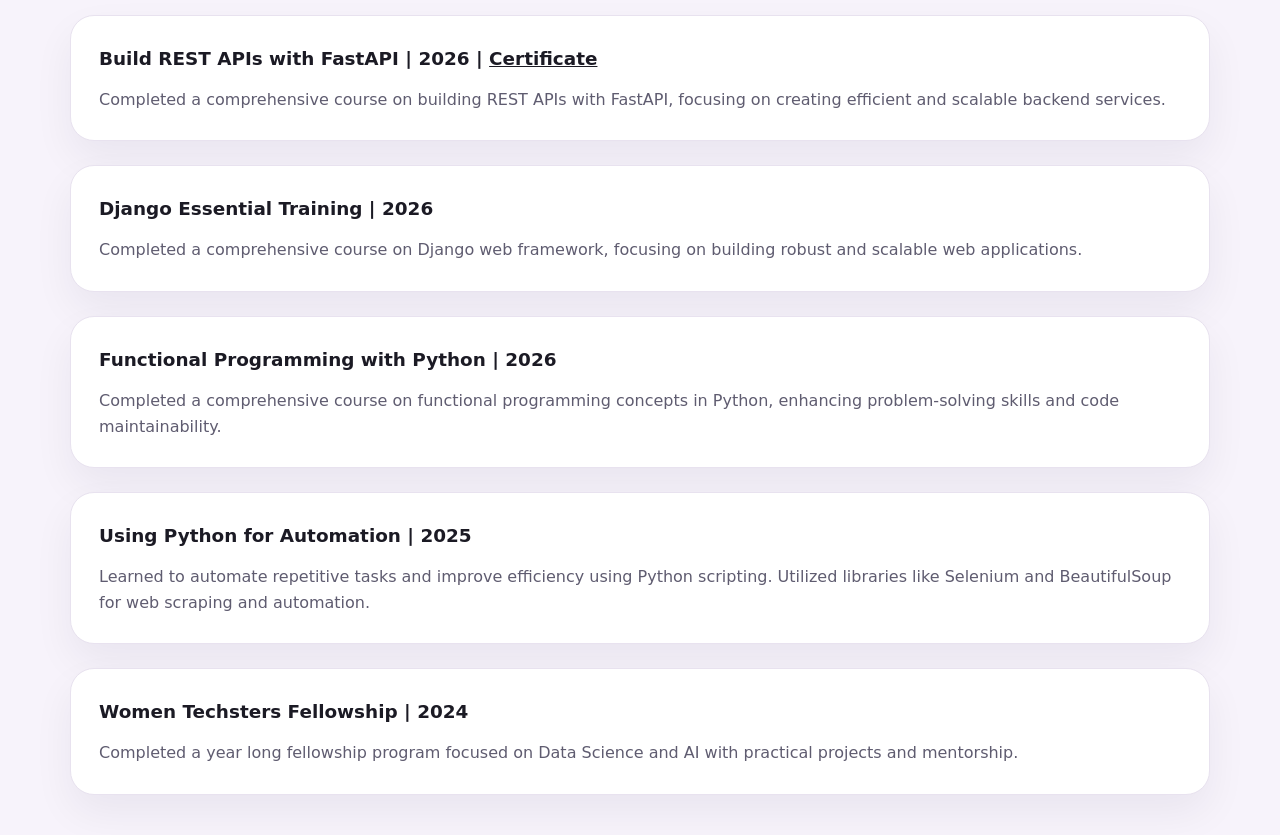
==== commit d269a5d5: "Changing the color scheme for my page" ====
--- a/about_me.html
+++ b/about_me.html
@@ -44,7 +44,7 @@
    <section class="section">
       <div class="section-title">Tech Stack</div>
       <p>I have a diverse range of skills that enable me to contribute efficiently to teams and build maintainable software.</p>
-      <ul class="card-list">
+      <ul class="card">
         <li><strong>Programming Languages</strong> · Python · HTML · CSS · JavaScript · C++ · Java</li>
         <li><strong>Frameworks</strong> · Django · React · Node.js · FastAPI · Spring Boot</li>
         <li><strong>Databases</strong> · PostgreSQL · MySQL · MongoDB </li>
--- a/style.css
+++ b/style.css
@@ -5,7 +5,7 @@
   --surface-strong: #f7f1ff;
   --text: #1b1a24;
   --muted: #5f5c70;
-  --accent: #6f40ff;
+  --accent: #5D1869;
   --accent-soft: #f0e8ff;
   --border: #e8e2ef;
   --shadow: 0 20px 45px rgba(72, 52, 145, 0.12);
@@ -66,8 +66,9 @@
   position: sticky;
   top: 0;
   z-index: 100;
-  background: rgba(247, 243, 251, 0.96);
-  border-bottom: 1px solid var(--border);
+  background: var(--accent);
+  border-bottom: 1px solid var(--accent);
+  box-shadow: 0 8px 24px rgba(126, 60, 137, 0.2);
 }
 
 .header-inner {
@@ -84,7 +85,7 @@
   text-transform: uppercase;
   font-size: 0.95rem;
   text-decoration: none;
-  color: var(--text);
+  color: white;
 }
 
 .main-nav ul {
@@ -97,15 +98,16 @@
 }
 
 .main-nav a {
-  color: var(--muted);
+  color: rgba(255, 255, 255, 0.9);
   text-decoration: none;
   font-weight: 600;
-  transition: color 0.2s ease;
+  transition: color 0.2s ease, opacity 0.2s ease;
 }
 
 .main-nav a:hover,
 .main-nav a:focus-visible {
-  color: var(--accent);
+  color: white;
+  opacity: 1;
 }
 
 .hero {
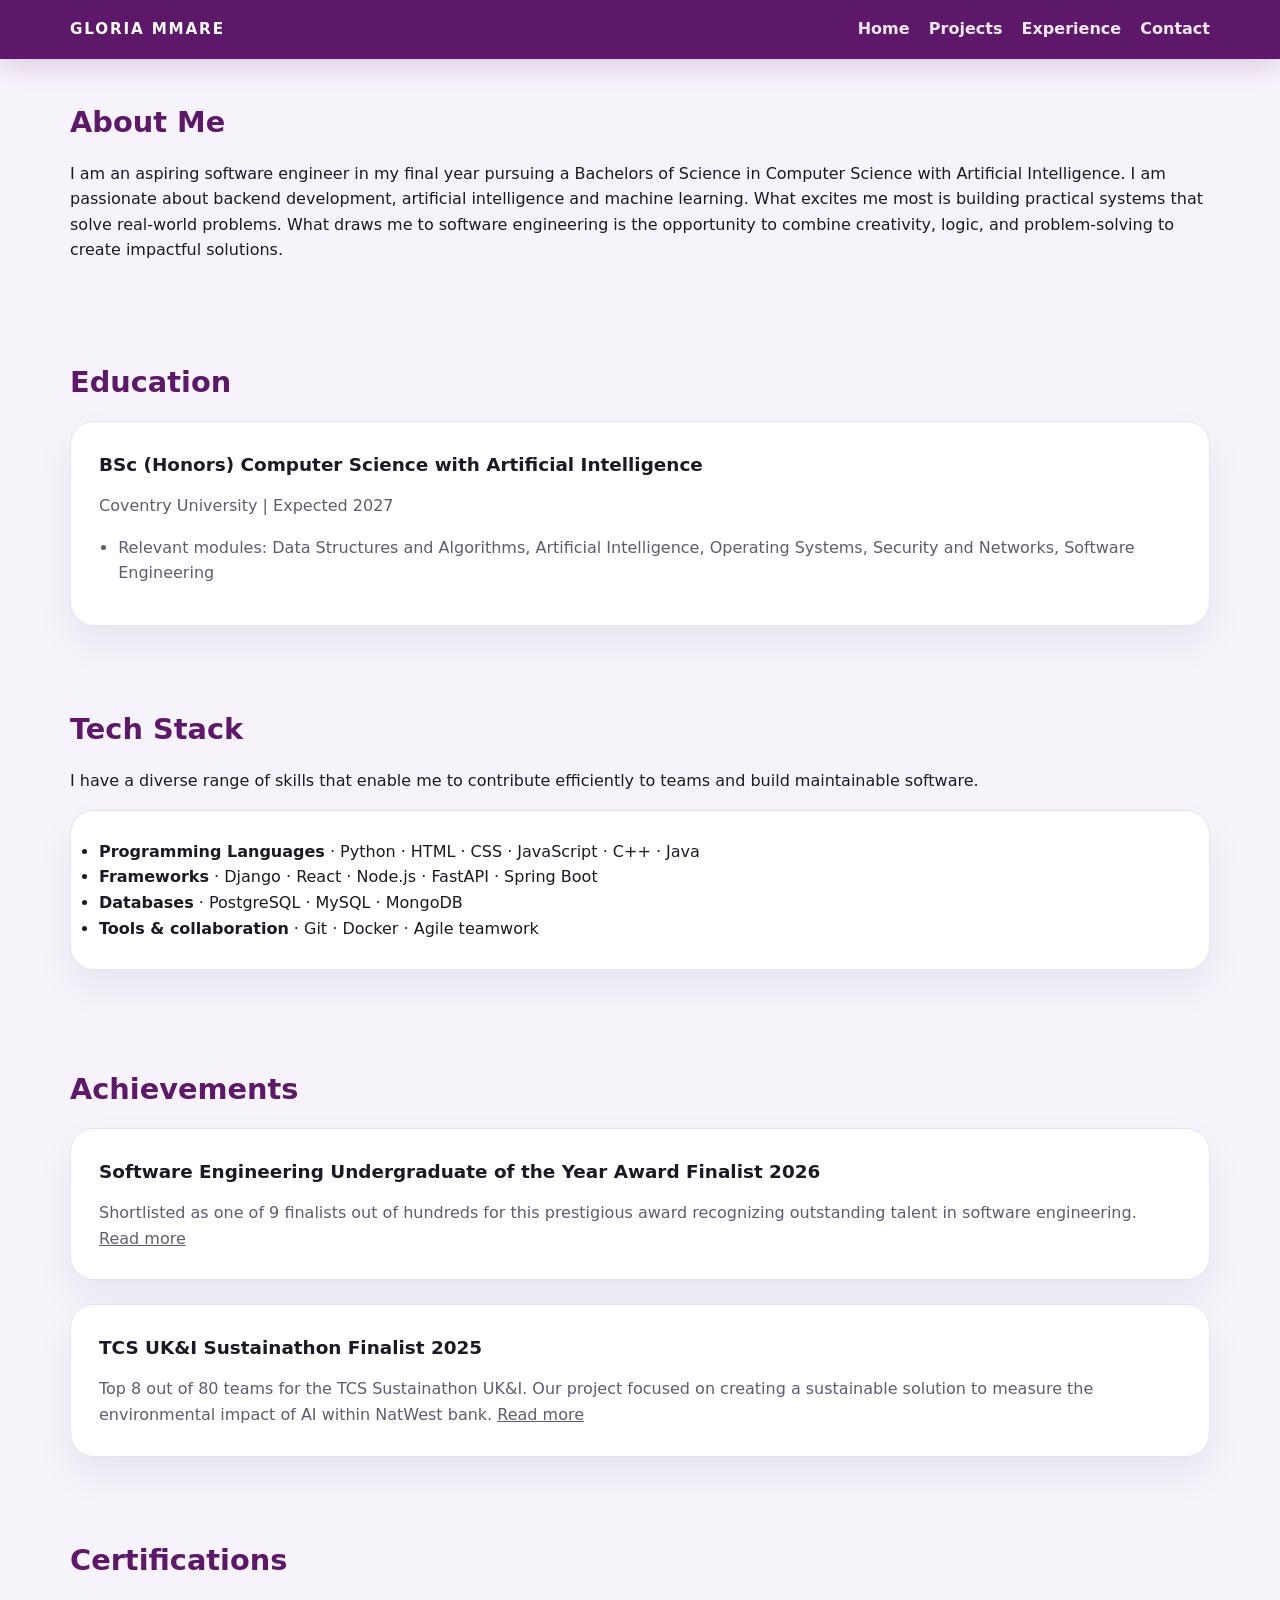
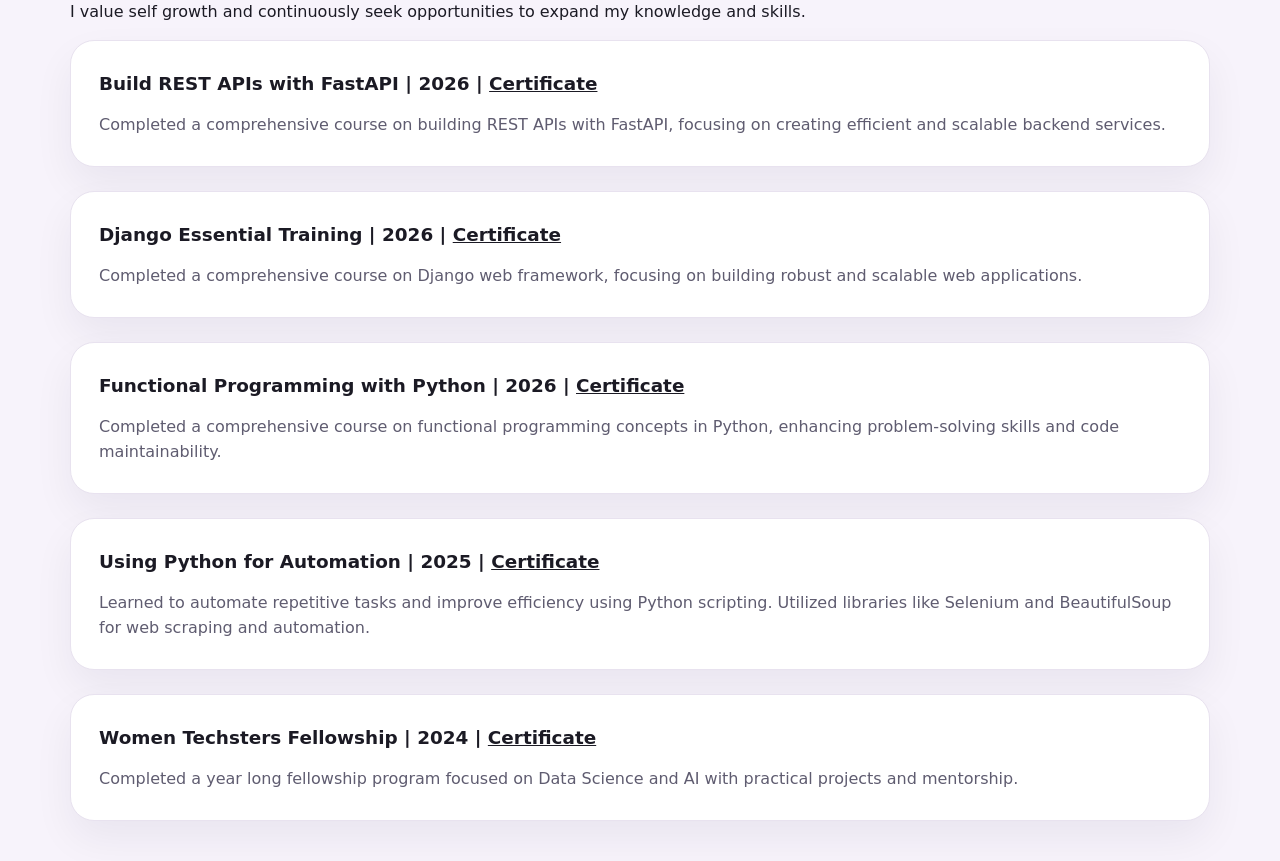
==== commit eff7b1a2: "Changing the color scheme for my page" ====
--- a/about_me.html
+++ b/about_me.html
@@ -56,12 +56,12 @@
       <div class="section-grid">
         <div class="card">
           <h3>Software Engineering Undergraduate of the Year Award Finalist 2026 </h3>
-          <p>Shortlisted as one of 9 finalists out of hundreds for this prestigious award recognizing outstanding talent in software engineering.</p>
+          <p>Shortlisted as one of 9 finalists out of hundreds for this prestigious award recognizing outstanding talent in software engineering. <a href="https://www.linkedin.com/feed/update/urn:li:activity:7454467681623252992/">Read more</a></p>
         </div>
            <div class="card">
-          <h3>TCS Sustainathon Finalist 2025 </h3>
+          <h3>TCS UK&I Sustainathon Finalist 2025 </h3>
           <p>Top 8 out of 80 teams for the TCS Sustainathon UK&I. Our project focused on creating a sustainable solution to measure the
-            environmental impact of AI within NatWest bank.
+            environmental impact of AI within NatWest bank. <a href="https://www.linkedin.com/feed/update/urn:li:activity:7405759017454714880/">Read more</a></p>
           </p>
         </div>
       </div>
@@ -75,19 +75,19 @@
           <p>Completed a comprehensive course on building REST APIs with FastAPI, focusing on creating efficient and scalable backend services.</p>
         </div>
         <div class="card">
-          <h3> Django Essential Training | 2026</h3>
+          <h3> Django Essential Training | 2026 | <a href="https://www.linkedin.com/in/gloria-mmare/overlay/Certifications/882407068/treasury/?profileId=ACoAADF837MBE0H-TcU8k0bRnEruZkxKGxL8DLs">Certificate</a></h3>
           <p>Completed a comprehensive course on Django web framework, focusing on building robust and scalable web applications.</p>
         </div>
            <div class="card">
-          <h3> Functional Programming with Python | 2026 </h3>
+          <h3> Functional Programming with Python | 2026 | <a href="https://www.linkedin.com/in/gloria-mmare/overlay/Certifications/1448431184/treasury/?profileId=ACoAADF837MBE0H-TcU8k0bRnEruZkxKGxL8DLs">Certificate</a></h3>
           <p>Completed a comprehensive course on functional programming concepts in Python, enhancing problem-solving skills and code maintainability.</p>
         </div>
         <div class="card">
-          <h3>Using Python for Automation | 2025</h3>
+          <h3>Using Python for Automation | 2025 | <a href="https://www.linkedin.com/in/gloria-mmare/overlay/Certifications/1465521614/treasury/?profileId=ACoAADF837MBE0H-TcU8k0bRnEruZkxKGxL8DLs">Certificate</a></h3>
           <p>Learned to automate repetitive tasks and improve efficiency using Python scripting. Utilized libraries like Selenium and BeautifulSoup for web scraping and automation.</p>
         </div>
         <div class="card">
-          <h3>Women Techsters Fellowship | 2024 </h3>
+          <h3>Women Techsters Fellowship | 2024 | <a href="https://www.linkedin.com/in/gloria-mmare/overlay/Certifications/772560006/treasury/?profileId=ACoAADF837MBE0H-TcU8k0bRnEruZkxKGxL8DLs">Certificate</a></h3>
           <p>Completed a year long fellowship program focused on Data Science and AI with practical projects and mentorship.</p>
         </div>
       </div>
